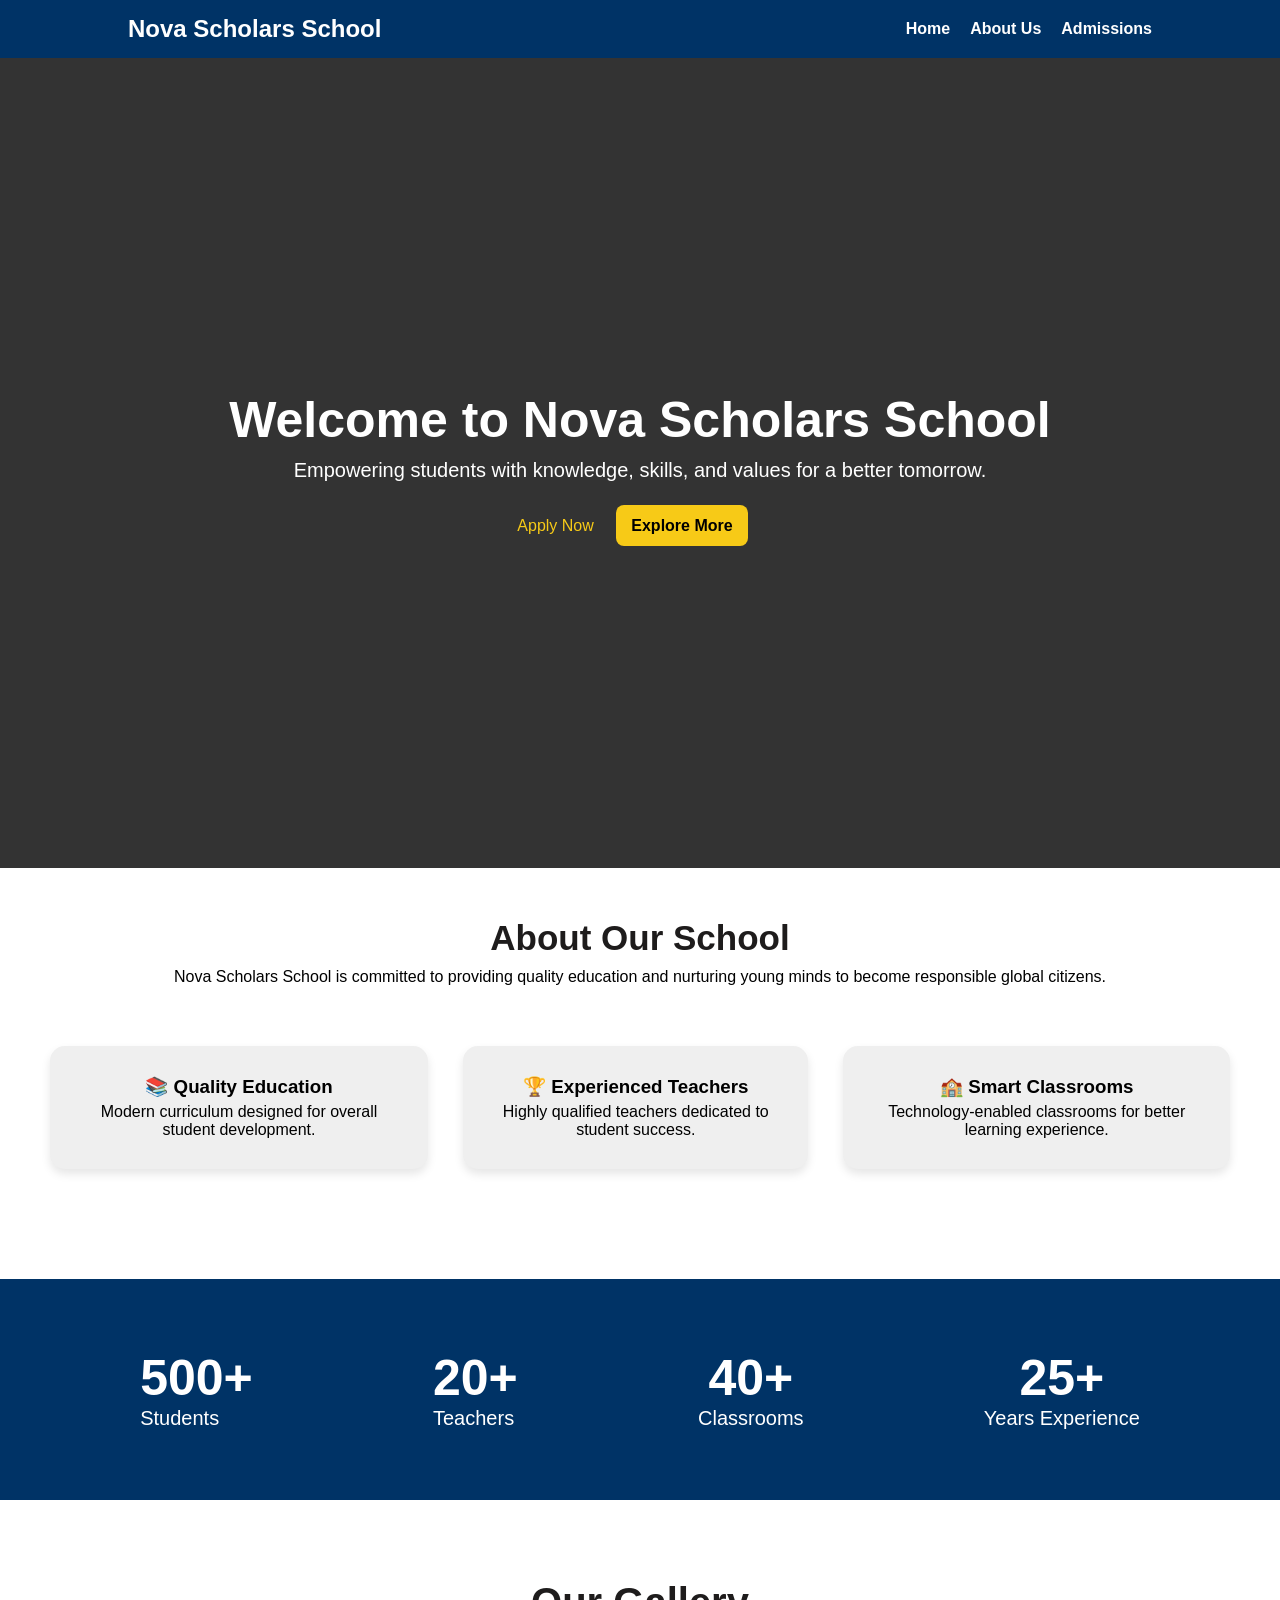
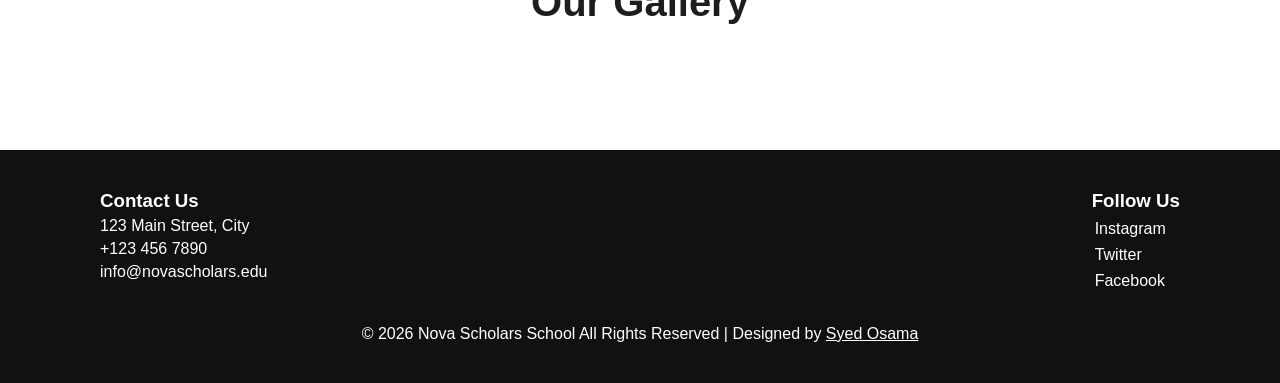
==== index.html @ 6f036313 "Nova Scholers School" ====
<!DOCTYPE html>
<html lang="en">

<head>
    <meta charset="UTF-8">
    <meta name="viewport" content="width=device-width, initial-scale=1.0">
    <title> Nova Scholars School</title>
    <link rel="stylesheet" href="https://cdnjs.cloudflare.com/ajax/libs/font-awesome/7.0.1/css/all.min.css"
        integrity="sha512-2SwdPD6INVrV/lHTZbO2nodKhrnDdJK9/kg2XD1r9uGqPo1cUbujc+IYdlYdEErWNu69gVcYgdxlmVmzTWnetw=="
        crossorigin="anonymous" referrerpolicy="no-referrer" />
    <link rel="stylesheet" href="style.css">
</head>

<body>
    <header>
        <div class="navbar navbar-container">
            <div class="logo">

                <h2><i class="fa-solid fa-graduation-cap"></i>
                    Nova Scholars School</h2>
            </div>

            <div class="menu">
                <ul>
                    <li><a href="">Home</a></li>
                    <li><a href="">About Us</a></li>
                    <li><a href="">Admissions</a></li>
                </ul>
            </div>
        </div>
    </header>

    <section class="hero">
        <div class="hero-content">
            <h1>Welcome to Nova Scholars School</h1>
            <p>Empowering students with knowledge, skills, and values for a better tomorrow.</p>
            <div class="hero-btns">
                <a class="apply-link" href="">Apply Now<i class="fas  fa-external-link-alt"></i></a>
                <a class="btn" href="">Explore More</a>
            </div>
        </div>
    </section>

    <section class="about">
        <div class="about-container">
            <h2>About Our School</h2>
            <p>
                Nova Scholars School is committed to providing quality education
                and nurturing young minds to become responsible global citizens.
            </p>

            <div class="features">

                <div class="cards">
                    <h3>📚 Quality Education</h3>
                    <p>Modern curriculum designed for overall student development.</p>
                </div>

                <div class="cards">
                    <h3>🏆 Experienced Teachers</h3>
                    <p>Highly qualified teachers dedicated to student success.</p>
                </div>

                <div class="cards">
                    <h3>🏫 Smart Classrooms</h3>
                    <p>Technology-enabled classrooms for better learning experience.</p>
                </div>

            </div>
        </div>
    </section>

    <section class="stats">
        <div class="stats-container">
            <div class="stats-box">
                <h2>500+</h2>
                <p>Students</p>
            </div>

            <div class="stats-box">
                <h2>20+</h2>
                <p>Teachers</p>
            </div>

            <div class="stats-box">
                <h2>40+</h2>
                <p>Classrooms</p>
            </div>

            <div class="stats-box">
                <h2>25+</h2>
                <p>Years Experience</p>
            </div>

        </div>
    </section>

    <section class="gallery">
        <div class="gallery-container">
            <h2>Our Gallery</h2>

            <div class="gallery-grid">
                <img src="https://plus.unsplash.com/premium_photo-1680807869780-e0876a6f3cd5?w=600&auto=format&fit=crop&q=60&ixlib=rb-4.1.0&ixid=M3wxMjA3fDB8MHxzZWFyY2h8MXx8c2Nob29sfGVufDB8fDB8fHww"
                    alt="">

                <img src="https://images.unsplash.com/photo-1498243691581-b145c3f54a5a?w=600&auto=format&fit=crop&q=60&ixlib=rb-4.1.0&ixid=M3wxMjA3fDB8MHxzZWFyY2h8MTF8fHNjaG9vbHxlbnwwfHwwfHx8MA%3D%3D"
                    alt="">

                <img src="https://plus.unsplash.com/premium_photo-1661715274062-0386a5a3fef2?w=600&auto=format&fit=crop&q=60&ixlib=rb-4.1.0&ixid=M3wxMjA3fDB8MHxzZWFyY2h8NXx8c2Nob29sJTIwdGVhY2hlcnxlbnwwfHwwfHx8MA%3D%3D"
                    alt="">

                <img src="https://images.unsplash.com/photo-1571260899304-425eee4c7efc?w=600&auto=format&fit=crop&q=60&ixlib=rb-4.1.0&ixid=M3wxMjA3fDB8MHxzZWFyY2h8Mnx8aGlnaCUyMHNjaG9vbCUyMHN0dWRlbnR8ZW58MHx8MHx8fDA%3D"
                    alt="">

                <img src=" https://images.unsplash.com/photo-1767589565067-964b95786a22?w=600&auto=format&fit=crop&q=60&ixlib=rb-4.1.0&ixid=M3wxMjA3fDB8MHxzZWFyY2h8Mnx8c2Nob29sJTIwcGxheSUyMGFyZWF8ZW58MHx8MHx8fDA%3D"
                    alt="">

                <img src="https://media.istockphoto.com/id/2203067603/photo/schoolboy-sitting-at-desk-smiling-looking-sideways.webp?a=1&b=1&s=612x612&w=0&k=20&c=e-2_7etXUbPZ0v592Ykcaun3Z7Jn_oTAJxyxIy0NDhY="
                    alt="">
            </div>
        </div>
    </section>

    <footer>
        <div class="footer-container">
            <div>
                <h3>Contact Us</h3>
                <p><i class="fa-solid fa-location-dot"></i> 123 Main Street, City</p>
                <p><i class="fa-solid fa-phone"></i> +123 456 7890</p>
                <p><i class="fa-solid fa-envelope"></i> info@novascholars.edu</p>
            </div>

            <div class="social">
                <h3>Follow Us</h3>
                <a href="#"><i class="fa-brands fa-instagram"></i>Instagram</a>
                <a href="#"><i class="fa-brands fa-x-twitter"></i>Twitter</a>
                <a href="#"><i class="fa-brands fa-facebook"></i>Facebook</a>

            </div>
        </div>


        <div class="footer-para">
            <p> © 2026 Nova Scholars School All Rights Reserved | Designed by <a
                    href="https://github.com/syedosamaa">Syed Osama</a></p>
        </div>

    </footer>
</body>

</html>
---- style.css ----
* {
    margin: 0;
    padding: 0;
    box-sizing: border-box;
    font-family: Arial, Helvetica, sans-serif;
}

.navbar {
    width: 80%;
    margin: auto;
    position: sticky;
    top: 0;
    z-index: 100;
}

header {
    background-color: #003366;
    padding: 15px 0;
    color: white;
}

.navbar-container {
    display: flex;
    align-items: center;
    justify-content: space-between;
}

.navbar h2 {
    cursor: pointer;
}

.navbar i {
    color: #ffcc00;
}

.navbar ul {
    display: flex;
    align-items: center;
    flex-direction: row;
    list-style: none;
    font-weight: 600;
    gap: 20px;

}

.navbar a {
    text-decoration: none;
    color: white;

}

.navbar a:hover {
    cursor: pointer;
    color: #ffcc00;

}

.hero {
    height: 90vh;
    width: 100%;
    background: linear-gradient(rgba(0, 0, 0, 0.8), rgba(0, 0, 0, 0.8)),
        url(https://plus.unsplash.com/premium_photo-1682955296312-2837a109d874?w=600&auto=format&fit=crop&q=60&ixlib=rb-4.1.0&ixid=M3wxMjA3fDB8MHxzZWFyY2h8NTZ8fGhpZ2glMjBzY2hvb2wlMjBzdHVkZW50fGVufDB8fDB8fHww) no-repeat center center/cover;
    display: flex;
    justify-content: center;
    align-items: center;
    color: white;

}

.hero-content h1 {
    font-size: 50px;
    margin-bottom: 10px;
}

.hero-content p {
    font-size: 20px;
    text-align: center;
    margin-bottom: 35px;

}

.hero-btns {
    text-align: center;
}

.hero-btns .btn {
    padding: 12px 15px;
    background-color: #f7ca17;
    color: black;
    margin: 15px;
    border-radius: 8px;
    text-decoration: none;
    font-weight: bold;
}

.hero-btns .btn:hover {
    background-color: #ffcc00;
    color: black;
}

.apply-link {
    text-decoration: none;
    color: #f7ca17;
}

.apply-link:hover {
    text-decoration: underline;
    color: #ffcc00;
}

.about {
    display: flex;
    justify-content: center;
    align-items: center;
    margin: 50px auto;

}

.about-container h2 {
    font-size: 35px;
    text-align: center;
    margin-bottom: 10px;
    color: #1e1c1c;
}

.about-container p {
    font-size: 16px;
    text-align: center;
}

.features {
    display: flex;
    justify-content: space-evenly;
    margin: 0 50px;
    gap: 35px;

}

.cards {
    margin: 60px 0;
    padding: 30px;
    background-color: #efefef;
    border-radius: 15px;
    box-shadow: 0 5px 10px rgba(0, 0, 0, 0.1);
    transition: all 0.3s ease;
}

.cards:hover {
    cursor: pointer;
    transform: translateY(-10px);
    box-shadow: 0 10px 20px rgba(0, 0, 0, 0.2);
}

.cards h3 {
    text-align: center;
    margin-bottom: 5px;
}

.stats {
    background-color: #003366;
}

.stats-container {
    margin: 20px 40px;
    padding: 70px 0;
    display: flex;
    justify-content: space-evenly;
    gap: 80px;

}

.stats-container h2 {
    font-size: 50px;
    text-align: center;
    color: white;
}

.stats-container p {
    font-size: 20px;
    color: white;
}

.gallery {
    margin: 80px;
    text-align: center;
}

.gallery-container h2 {
    font-size: 40px;
    text-align: center;
    margin-bottom: 25px;
    color: #1e1c1c;
}

.gallery-grid {
    display: flex;
    flex-wrap: wrap;
    gap: 15px;
    margin-top: 30px;

}

.gallery-grid img {
    width: 350px;
    border-radius: 8px;
    box-shadow: 0 5px 10px rgba(0, 0, 0, 0.1);
    transition: all 0.3s ease;
}

.gallery-grid img:hover {
    cursor: pointer;
    transform: translateY(-10px);
    box-shadow: 0 10px 20px rgba(0, 0, 0, 0.2);
}



footer {
    background: #111;
    color: white;
    padding: 40px 0;
}

.footer-container {
    margin: 0 100px;
    display: flex;
    justify-content: space-between;

}

.footer-container p {
    margin-top: 5px;
}

.footer-container i {
    color: #ffcc00;
}

.social a {
    display: block;
    color: white;
    text-decoration: none;
    margin-top: 8px;
}

a i {
    color: #ffcc00;
    margin-right: 3px;
}

.footer-para p {
    text-align: center;
    font-size: 16px;
    margin-top: 35px;
}

.footer-para p a {
    cursor: pointer;
    color: white
}
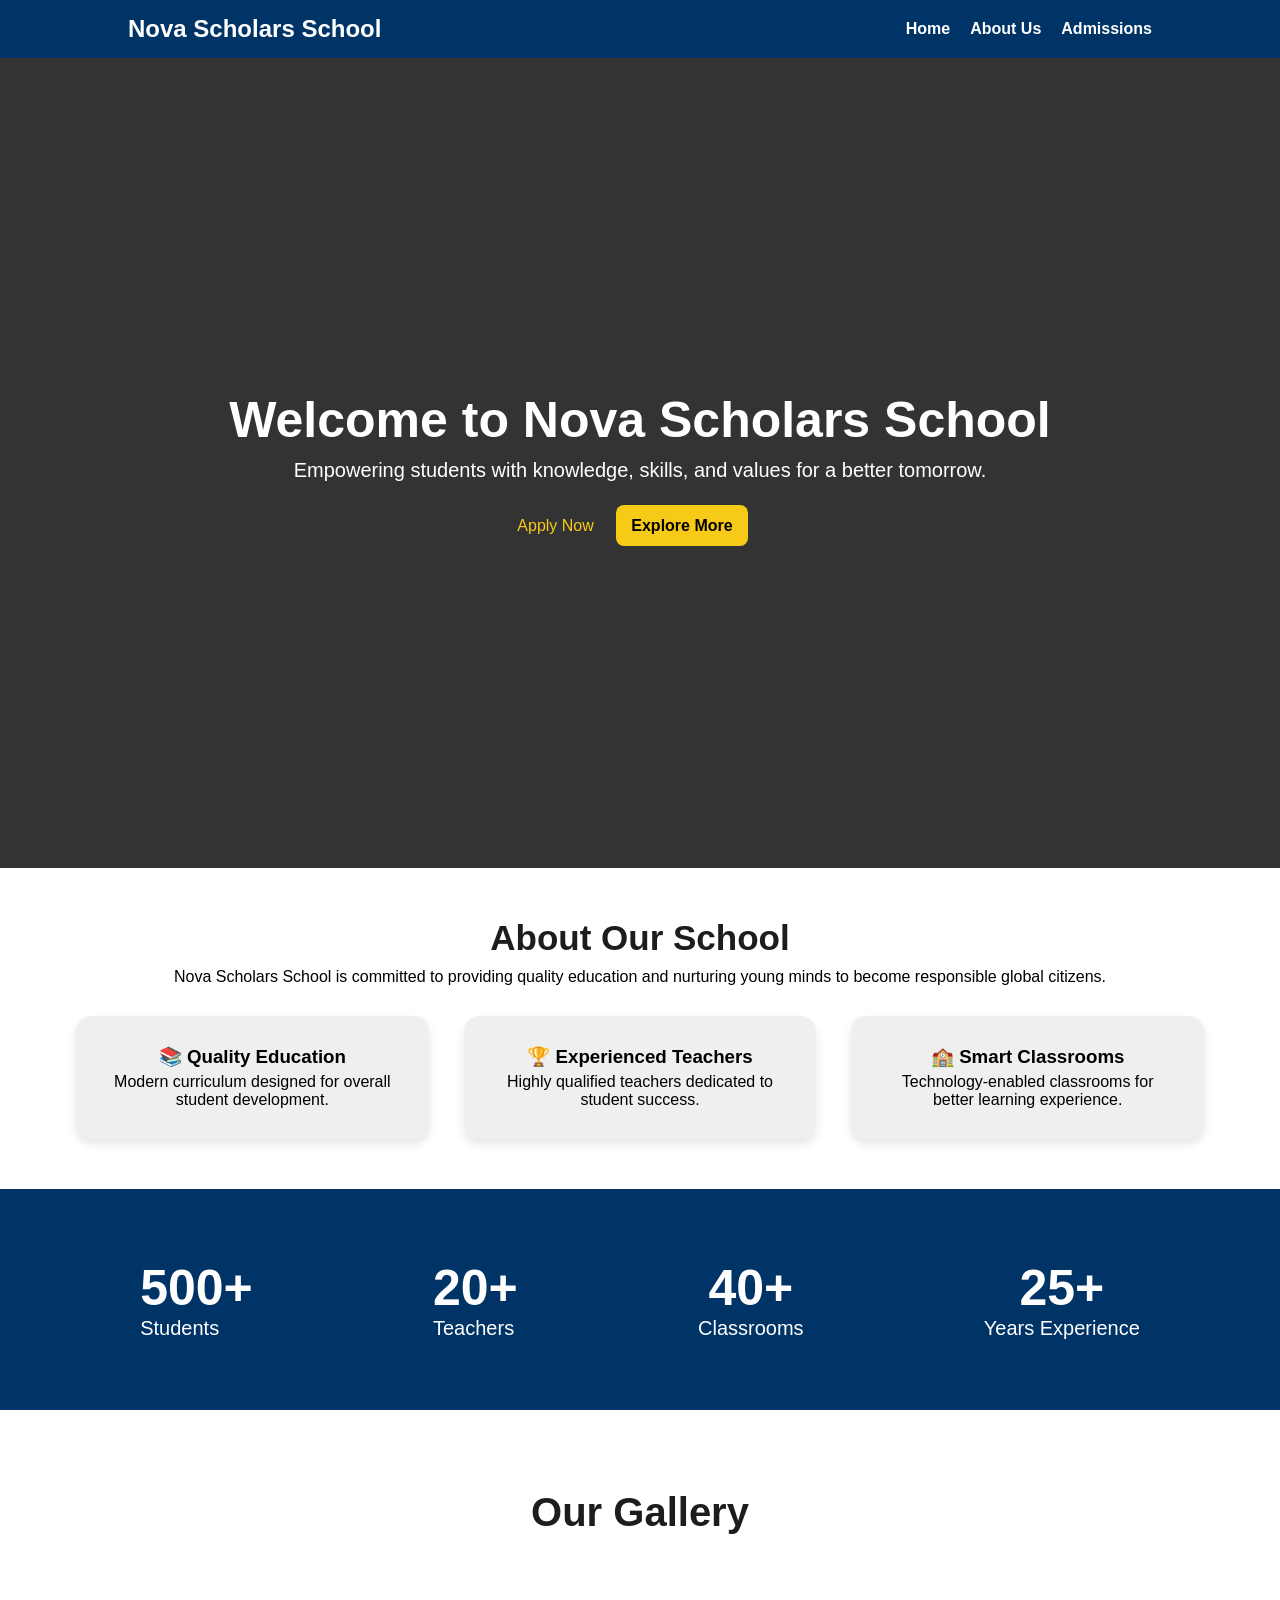
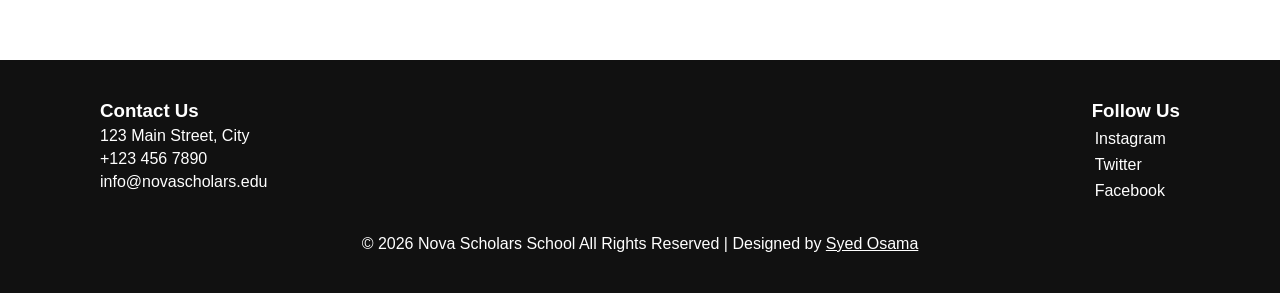
==== commit 7ad5058f: "School Website" ====
--- a/index.html
+++ b/index.html
@@ -20,7 +20,11 @@
                     Nova Scholars School</h2>
             </div>
 
-            <div class="menu">
+            <div class="hamburger" id="hamburger">
+                <i class="fa-solid fa-bars"></i>
+            </div>
+
+            <div class="menu" id="menu">
                 <ul>
                     <li><a href="">Home</a></li>
                     <li><a href="">About Us</a></li>
@@ -44,7 +48,7 @@
     <section class="about">
         <div class="about-container">
             <h2>About Our School</h2>
-            <p>
+            <p class="about-para">
                 Nova Scholars School is committed to providing quality education
                 and nurturing young minds to become responsible global citizens.
             </p>
@@ -62,7 +66,7 @@
                 </div>
 
                 <div class="cards">
-                    <h3>🏫 Smart Classrooms</h3>
+                    <h3> 🏫 Smart Classrooms</h3>
                     <p>Technology-enabled classrooms for better learning experience.</p>
                 </div>
 
@@ -148,4 +152,12 @@
     </footer>
 </body>
 
+<script>
+    const hamburger = document.getElementById("hamburger");
+    const menu = document.getElementById("menu");
+
+    hamburger.addEventListener("click", () => {
+        menu.classList.toggle("active");
+    });
+</script>
 </html>
--- a/style.css
+++ b/style.css
@@ -5,20 +5,21 @@
     font-family: Arial, Helvetica, sans-serif;
 }
 
+header {
+    background-color: #003366;
+    padding: 15px 0;
+    color: white;
+}
+
 .navbar {
     width: 80%;
+    max-width: 1200px;
     margin: auto;
     position: sticky;
     top: 0;
     z-index: 100;
 }
 
-header {
-    background-color: #003366;
-    padding: 15px 0;
-    color: white;
-}
-
 .navbar-container {
     display: flex;
     align-items: center;
@@ -33,7 +34,14 @@
     color: #ffcc00;
 }
 
-.navbar ul {
+.hamburger {
+    display: none;
+    font-size: 22px;
+    cursor: pointer;
+    color: white;
+}
+
+.menu ul {
     display: flex;
     align-items: center;
     flex-direction: row;
@@ -116,6 +124,10 @@
 
 }
 
+.about-container {
+    padding: 0px 26px;
+}
+
 .about-container h2 {
     font-size: 35px;
     text-align: center;
@@ -137,7 +149,8 @@
 }
 
 .cards {
-    margin: 60px 0;
+    flex: 1;
+    margin-top: 30px;
     padding: 30px;
     background-color: #efefef;
     border-radius: 15px;
@@ -201,7 +214,8 @@
 }
 
 .gallery-grid img {
-    width: 350px;
+    width: 100%;
+    max-width: 350px;
     border-radius: 8px;
     box-shadow: 0 5px 10px rgba(0, 0, 0, 0.1);
     transition: all 0.3s ease;
@@ -213,8 +227,6 @@
     box-shadow: 0 10px 20px rgba(0, 0, 0, 0.2);
 }
 
-
-
 footer {
     background: #111;
     color: white;
@@ -257,4 +269,136 @@
 .footer-para p a {
     cursor: pointer;
     color: white
+}
+
+
+@media (max-width: 768px) {
+
+    .navbar {
+        width: 95%;
+    }
+
+    .navbar-container {
+        flex-direction: row;
+
+        gap: 10px;
+    }
+
+    .navbar ul {
+        flex-direction: column;
+
+    }
+
+    .hamburger {
+        display: block;
+    }
+
+    .menu {
+        position: absolute;
+        top: 70px;
+        right: 0;
+        width: 100%;
+        background: #003366;
+        display: none;
+        text-align: center;
+    }
+
+    .menu ul {
+        flex-direction: column;
+        padding: 20px 0;
+    }
+
+    .menu.active {
+        display: block;
+    }
+
+    .hero-content h1 {
+        font-size: 32px;
+        text-align: center;
+    }
+
+    .hero-content p {
+        font-size: 16px;
+    }
+
+    .features {
+        flex-direction: column;
+        margin: 0 20px;
+    }
+
+    .stats-container {
+        flex-wrap: wrap;
+        gap: 45px;
+        text-align: center;
+    }
+
+    .stats-box {
+        width: 45%;
+    }
+
+    .gallery {
+        margin: 40px 20px;
+    }
+
+    .gallery-grid {
+        justify-content: center;
+    }
+
+    .gallery-grid img {
+        width: 100%;
+        max-width: 300px;
+    }
+
+    .footer-container {
+        flex-direction: column;
+        gap: 20px;
+        margin: 0 30px;
+    }
+}
+
+
+@media (max-width: 480px) {
+
+    .hero {
+        height: auto;
+        padding: 60px 20px;
+    }
+
+    .hero-content h1 {
+        font-size: 26px;
+    }
+
+    .hero-content p {
+        font-size: 14px;
+    }
+
+    .hero-btns .btn {
+        display: block;
+        margin: 10px auto;
+    }
+
+    .stats-box {
+        width: 100%;
+    }
+
+    .stats-container h2 {
+        font-size: 35px;
+    }
+
+    .stats-container p {
+        font-size: 16px;
+    }
+
+    .gallery-grid img {
+        max-width: 100%;
+    }
+
+    .footer-container {
+        margin: 0 20px;
+    }
+
+    .footer-para p {
+        font-size: 14px;
+        padding: 0 10px;
+    }
 }
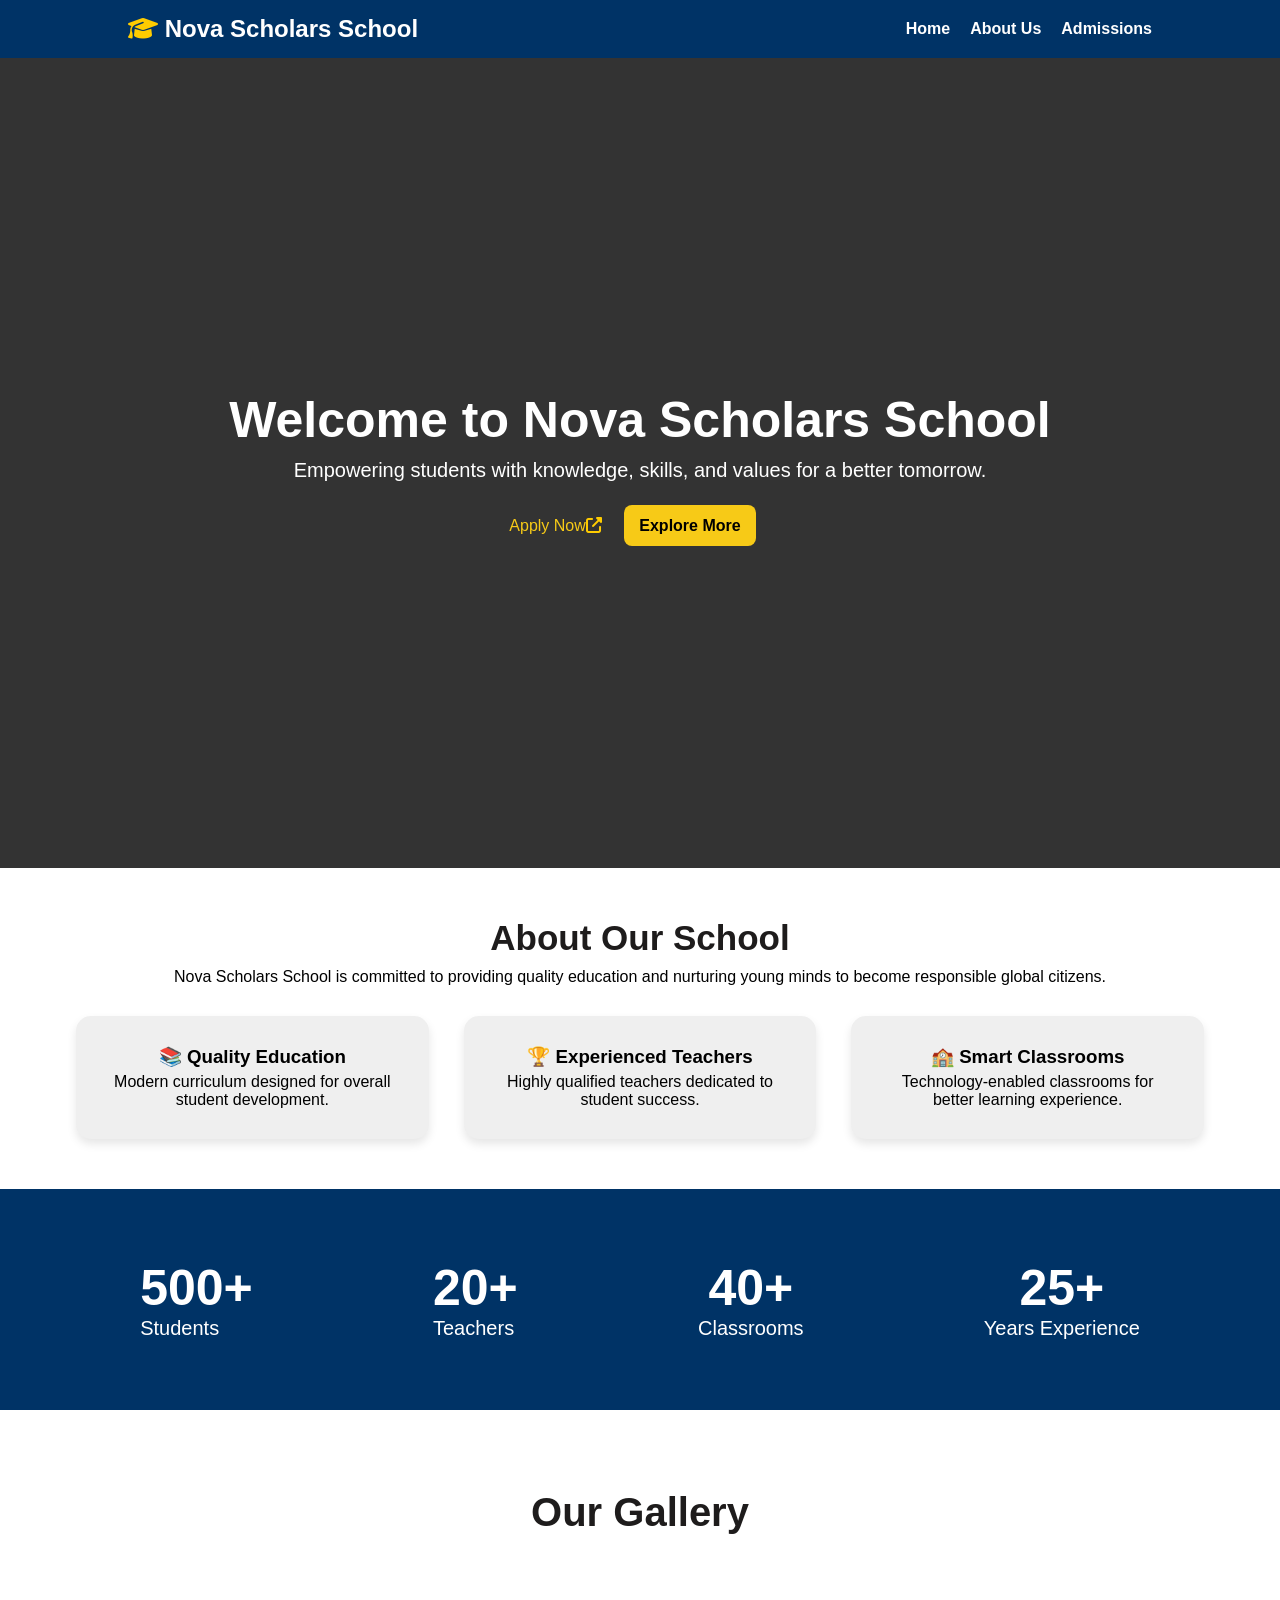
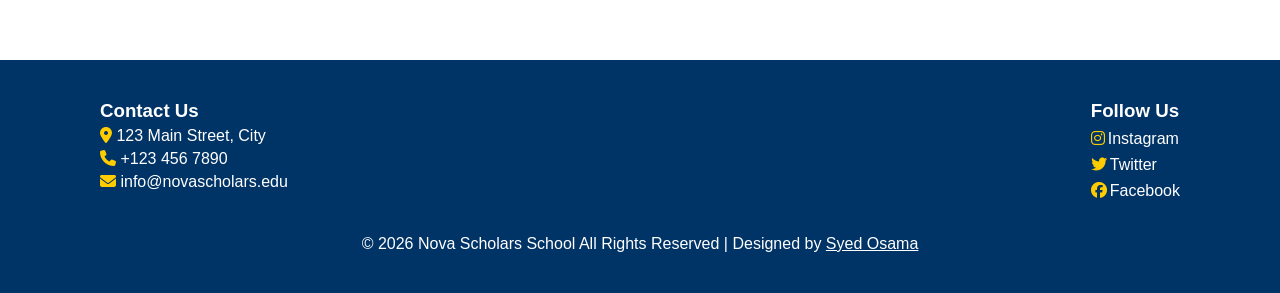
==== commit ba43e4ca: "Nova Scholars School" ====
--- a/index.html
+++ b/index.html
@@ -5,9 +5,7 @@
     <meta charset="UTF-8">
     <meta name="viewport" content="width=device-width, initial-scale=1.0">
     <title> Nova Scholars School</title>
-    <link rel="stylesheet" href="https://cdnjs.cloudflare.com/ajax/libs/font-awesome/7.0.1/css/all.min.css"
-        integrity="sha512-2SwdPD6INVrV/lHTZbO2nodKhrnDdJK9/kg2XD1r9uGqPo1cUbujc+IYdlYdEErWNu69gVcYgdxlmVmzTWnetw=="
-        crossorigin="anonymous" referrerpolicy="no-referrer" />
+    <link rel="stylesheet" href="https://cdnjs.cloudflare.com/ajax/libs/font-awesome/6.4.0/css/all.min.css" />
     <link rel="stylesheet" href="style.css">
 </head>
 
@@ -26,9 +24,9 @@
 
             <div class="menu" id="menu">
                 <ul>
-                    <li><a href="">Home</a></li>
-                    <li><a href="">About Us</a></li>
-                    <li><a href="">Admissions</a></li>
+                    <li><a href="./index.html">Home</a></li>
+                    <li><a href="./about.html">About Us</a></li>
+                    <li><a href="./admissions.html">Admissions</a></li>
                 </ul>
             </div>
         </div>
@@ -39,8 +37,8 @@
             <h1>Welcome to Nova Scholars School</h1>
             <p>Empowering students with knowledge, skills, and values for a better tomorrow.</p>
             <div class="hero-btns">
-                <a class="apply-link" href="">Apply Now<i class="fas  fa-external-link-alt"></i></a>
-                <a class="btn" href="">Explore More</a>
+                <a class="apply-link" href="./admissions.html">Apply Now<i class="fas  fa-external-link-alt"></i></a>
+                <a class="btn" href="./about.html">Explore More</a>
             </div>
         </div>
     </section>
@@ -137,7 +135,7 @@
             <div class="social">
                 <h3>Follow Us</h3>
                 <a href="#"><i class="fa-brands fa-instagram"></i>Instagram</a>
-                <a href="#"><i class="fa-brands fa-x-twitter"></i>Twitter</a>
+                <a href="#"><i class="fa-brands fa-twitter"></i>Twitter</a>
                 <a href="#"><i class="fa-brands fa-facebook"></i>Facebook</a>
 
             </div>
@@ -150,6 +148,7 @@
         </div>
 
     </footer>
+
 </body>
 
 <script>
@@ -160,4 +159,5 @@
         menu.classList.toggle("active");
     });
 </script>
+
 </html>
--- a/style.css
+++ b/style.css
@@ -1,9 +1,13 @@
+/* ===== GLOBAL ===== */
+
 * {
     margin: 0;
     padding: 0;
     box-sizing: border-box;
     font-family: Arial, Helvetica, sans-serif;
 }
+
+/* ===== HEADER ===== */
 
 header {
     background-color: #003366;
@@ -62,6 +66,8 @@
     color: #ffcc00;
 
 }
+
+/* ===== HERO ===== */
 
 .hero {
     height: 90vh;
@@ -116,6 +122,8 @@
     color: #ffcc00;
 }
 
+/* ===== ABOUT ===== */
+
 .about {
     display: flex;
     justify-content: center;
@@ -193,6 +201,8 @@
     color: white;
 }
 
+/* ===== GALLERY ===== */
+
 .gallery {
     margin: 80px;
     text-align: center;
@@ -227,8 +237,10 @@
     box-shadow: 0 10px 20px rgba(0, 0, 0, 0.2);
 }
 
+/* ===== FOOTER ===== */
+
 footer {
-    background: #111;
+    background: #003366;
     color: white;
     padding: 40px 0;
 }
@@ -270,6 +282,209 @@
     cursor: pointer;
     color: white
 }
+
+
+/* ===== ABOUT PAGE ===== */
+
+
+.about-page .hero {
+    background: #0b3c6d;
+    color: white;
+    text-align: center;
+    padding: 50px 20px;
+}
+
+
+.about-page section {
+    padding: 40px 20px;
+    max-width: 1100px;
+    margin: auto;
+}
+
+.about-page .section-title {
+    text-align: center;
+    margin-bottom: 30px;
+}
+
+
+.principal {
+    display: flex;
+    gap: 30px;
+    align-items: center;
+    justify-content: center;
+    flex-wrap: wrap;
+    background-color: #ebebeb;
+    border-radius: 10px;
+    padding: 80px;
+
+}
+
+.principal img {
+    width: 250px;
+    border-radius: 12px;
+}
+
+.principal-content {
+    flex: 1;
+}
+
+
+.about-text {
+    text-align: center;
+    max-width: 800px;
+    margin: auto;
+}
+
+
+.departments {
+    display: grid;
+    grid-template-columns: repeat(auto-fit, minmax(220px, 1fr));
+    gap: 25px;
+}
+
+.dept-card img {
+    width: 100%;
+    height: 150px;
+    object-fit: cover;
+    border-radius: 10px;
+    margin-bottom: 50px;
+}
+
+
+.teachers {
+    display: grid;
+    grid-template-columns: repeat(auto-fit, minmax(220px, 1fr));
+    gap: 25px;
+}
+
+
+.teacher-card img {
+    width: 100%;
+    border-radius: 10px;
+    margin-bottom: 45px;
+}
+
+
+.about-page .card {
+    background: white;
+    padding: 15px;
+    border-radius: 12px;
+    box-shadow: 0 4px 12px rgba(0, 0, 0, 0.08);
+    text-align: center;
+    transition: 0.3s;
+}
+
+.about-page .card:hover {
+    transform: translateY(-5px);
+}
+
+
+/* ===== ADMISSION PAGE ===== */
+
+.admission-page {
+    font-family: 'Segoe UI', sans-serif;
+}
+
+
+/* Hero Banner with Background Image */
+.admission-page .admission-hero {
+    background-image: url('./images/banner.png');
+    background-size: cover;
+    background-position: center;
+    position: relative;
+    height: 350px;
+    /* Adjust as needed */
+    display: flex;
+    align-items: center;
+    justify-content: center;
+    text-align: center;
+    color: #fff;
+    margin-top: 40px;
+}
+
+.admission-page .admission-hero h2 {
+    font-size: 36px;
+    margin-bottom: 10px;
+}
+
+.admission-page .admission-hero p {
+    font-size: 18px;
+    text-align: center;
+}
+
+/* TITLES */
+.admission-page .admission-title {
+    text-align: center;
+    margin-bottom: 25px;
+}
+
+/* SECTION */
+.admission-page section {
+    padding: 40px 20px;
+    max-width: 1000px;
+    margin: auto;
+}
+
+/* PROCESS */
+.admission-page .admission-steps {
+    display: grid;
+    grid-template-columns: repeat(3, 1fr);
+    gap: 20px;
+}
+
+.admission-page .admission-card {
+    background: white;
+    padding: 20px;
+    border-radius: 12px;
+    text-align: center;
+    box-shadow: 0 4px 10px rgba(0, 0, 0, 0.08);
+}
+
+.admission-card i {
+    color: #1e1c1c;
+}
+
+/* REQUIREMENTS */
+.admission-page ul {
+    max-width: 400px;
+    margin: auto;
+    line-height: 1.8;
+}
+
+/* FORM */
+.admission-page .admission-form {
+    display: grid;
+    gap: 15px;
+    max-width: 500px;
+    margin: auto;
+}
+
+.admission-page input,
+.admission-page select,
+.admission-page textarea {
+    padding: 12px;
+    border-radius: 8px;
+    border: 1px solid #ccc;
+    outline: none;
+}
+
+.admission-page textarea {
+    min-height: 100px;
+}
+
+.admission-page button {
+    background: #f4b400;
+    border: none;
+    padding: 12px;
+    border-radius: 8px;
+    font-weight: bold;
+    cursor: pointer;
+}
+
+.admission-page button:hover {
+    opacity: 0.9;
+}
+
 
 
 @media (max-width: 768px) {
@@ -354,7 +569,51 @@
         gap: 20px;
         margin: 0 30px;
     }
-}
+
+    /* === About Page === */
+
+    .about-page .about-principal-box {
+        flex-direction: column;
+        text-align: center;
+    }
+
+    .about-page .about-principal-box img {
+        width: 180px;
+    }
+
+    .about-page .about-dept-grid,
+    .about-page .about-teacher-grid {
+        grid-template-columns: 1fr;
+    }
+
+    .about-page .about-hero h2 {
+        font-size: 22px;
+    }
+
+
+    /* === Admission Section === */
+
+    .admission-page .admission-hero {
+        height: 250px;
+    }
+
+    .admission-page .admission-hero h2 {
+        font-size: 24px;
+    }
+
+    .admission-page .admission-hero p {
+        font-size: 14px;
+    }
+
+    .admission-page .admission-form {
+        max-width: 100%;
+    }
+
+    .admission-page .admission-steps {
+        grid-template-columns: 1fr;
+    }
+}
+
 
 
 @media (max-width: 480px) {
